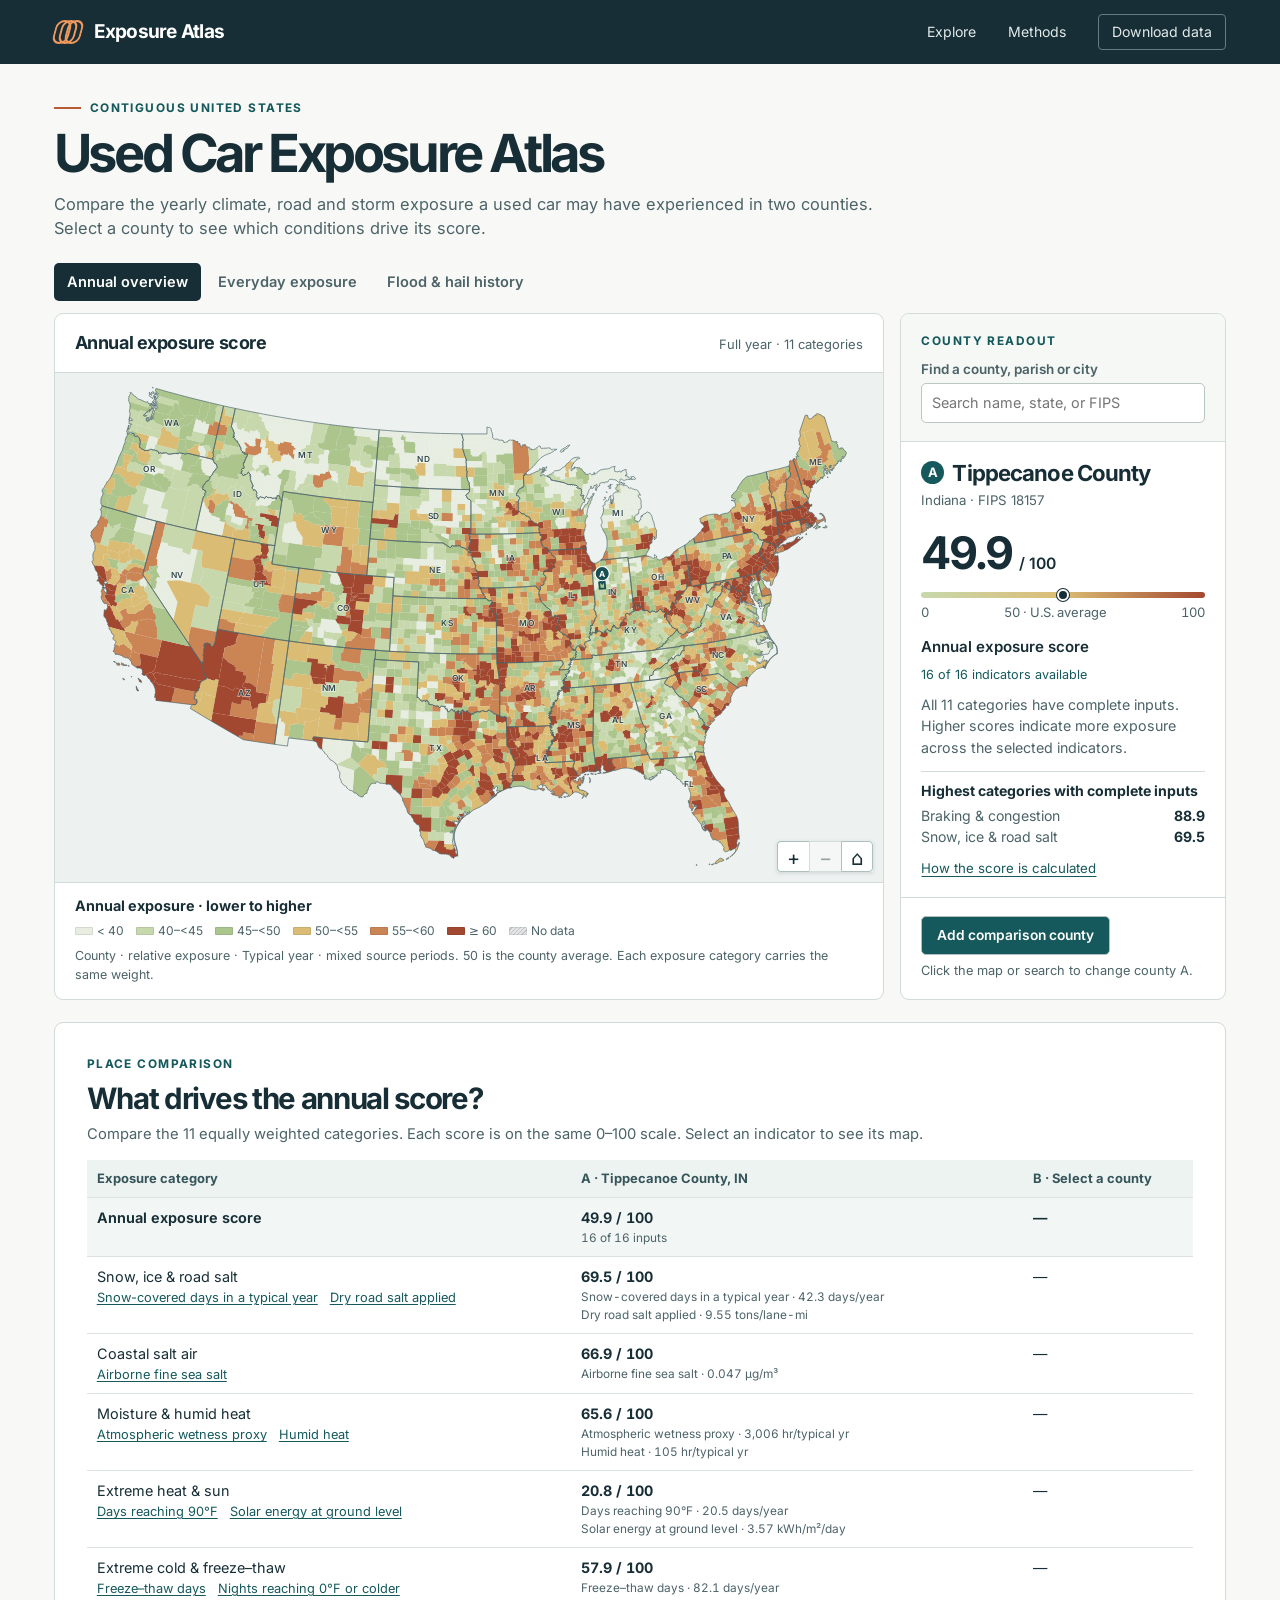
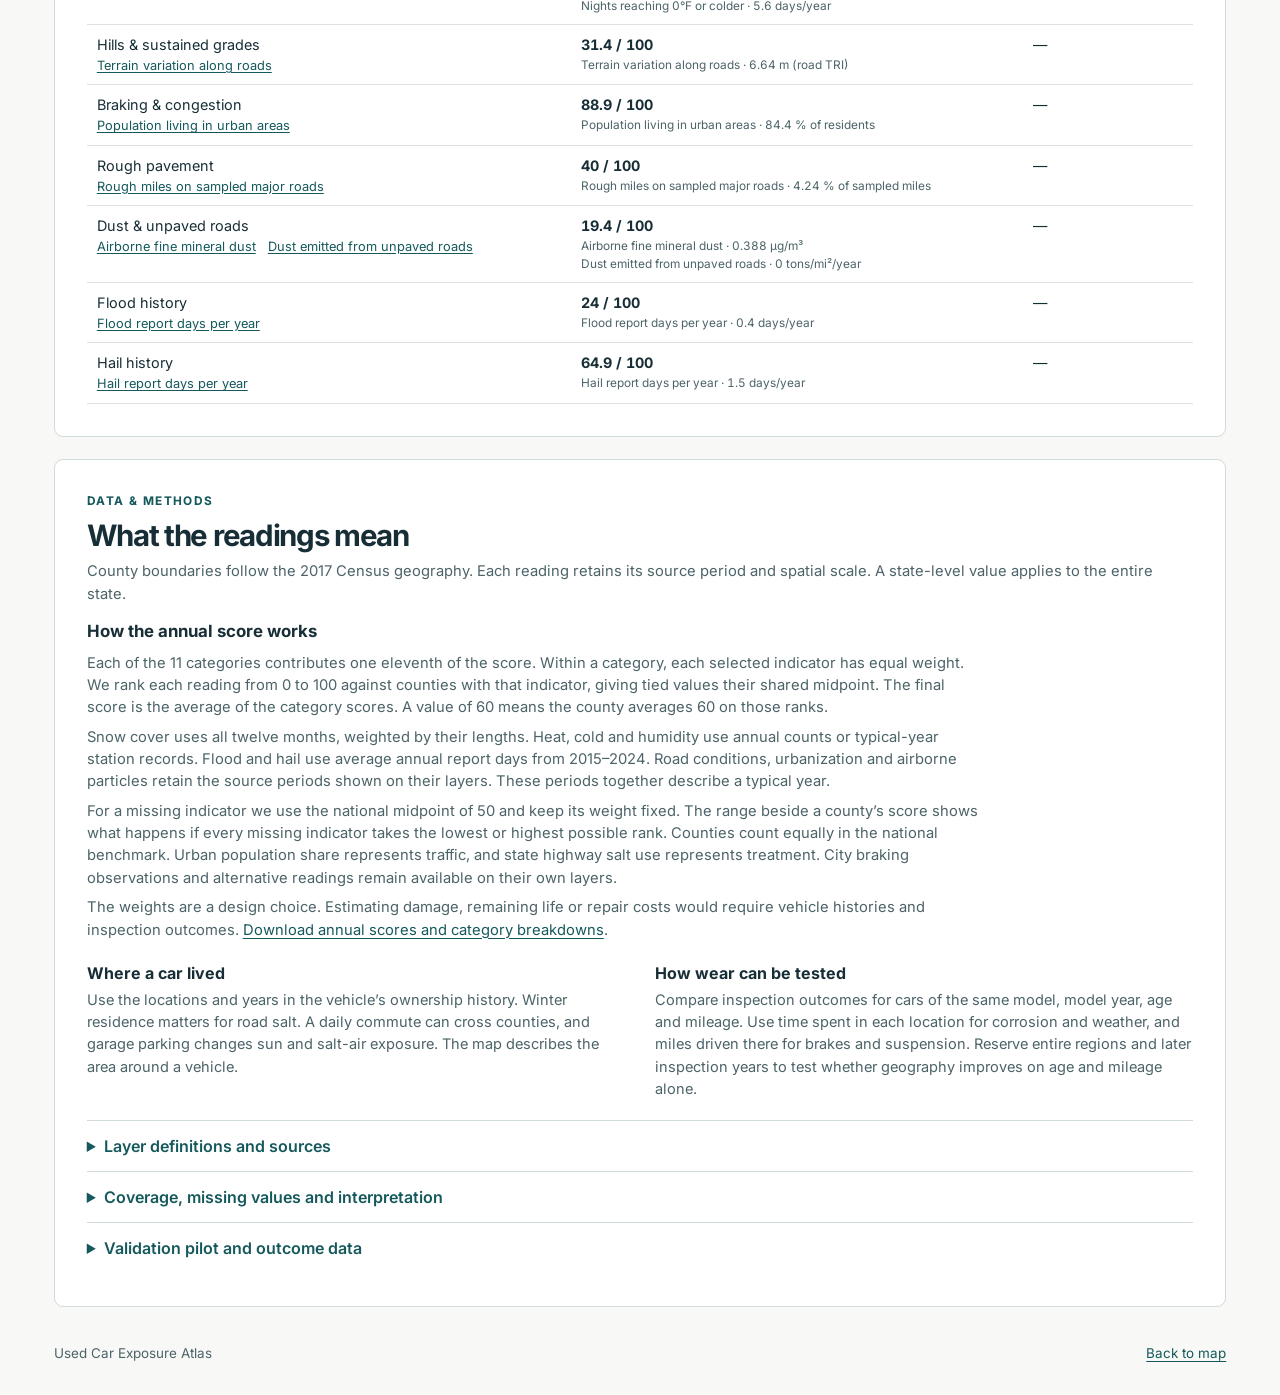
==== docs/index.html @ ed3a9c9f "Publish the Used Car Exposure Atlas and its annual county scores" ====
<!doctype html>
<html lang="en">
<head>
  <meta charset="utf-8"><meta name="viewport" content="width=device-width,initial-scale=1">
  <meta name="theme-color" content="#182d35"><title>Used Car Exposure Atlas</title>
  <link rel="stylesheet" href="atlas.css">
</head>
<body>
<header class="top"><div class="navinner">
  <a href="#explore" class="brand" aria-label="Exposure Atlas home"><span class="brandmark" aria-hidden="true"><i></i><i></i><i></i></span>Exposure Atlas</a>
  <nav aria-label="Sections"><a href="#explore">Explore</a><a href="#methods">Methods</a><a id="download" href="assets/research-data.zip" download>Download data</a></nav>
</div></header>
<main id="explore">
  <div class="intro"><div class="overline"><span class="line"></span>CONTIGUOUS UNITED STATES</div>
  <h1>Used Car Exposure Atlas</h1>
  <p>Compare the yearly climate, road and storm exposure a used car may have experienced in two counties. Select a county to see which conditions drive its score.</p></div>
  <div id="loading" role="status">Loading county data…</div>
  <section id="explorer" hidden>
    <div class="tabbar" role="group" aria-label="Map category"><button type="button" id="tabAnnual" aria-pressed="true">Annual overview</button><button type="button" id="tabExposure" aria-pressed="false">Everyday exposure</button><button type="button" id="tabEvents" aria-pressed="false">Flood &amp; hail history</button></div>
    <div class="columns"><section class="mapcard" aria-label="Interactive map">
      <div id="annualMapHead"><h2>Annual exposure score</h2><span>Full year · 11 categories</span></div>
      <div class="mapcontrols" id="layerControls"><label>Condition<select id="group"></select></label><label id="indicatorLabel">Map reading<select id="metric"></select></label><label id="monthLabel" hidden>Month<select id="month"></select></label></div>
      <div class="mapstage"><svg id="map" viewBox="0 0 990 605" role="img" aria-label="Contiguous United States county exposure map. Use the county search for keyboard selection.">
        <defs><pattern id="missing" width="5" height="5" patternUnits="userSpaceOnUse"><rect width="5" height="5" fill="#e3e6e5"/><path d="M-1 1L1 -1M0 5L5 0M4 6L6 4" stroke="#c0c6c6" stroke-width=".7"/></pattern></defs>
        <g id="countyPaths"></g><g id="statePaths" pointer-events="none"></g><g id="labels" pointer-events="none"></g><g id="points"></g><g id="selectionMarks" pointer-events="none"></g>
      </svg>
      <div class="maptools" aria-label="Map controls"><button id="zoomIn" aria-label="Zoom in">+</button><button id="zoomOut" aria-label="Zoom out">−</button><button id="reset" aria-label="Reset map view" title="Reset view">⌂</button></div><div id="tip" role="tooltip" hidden></div></div>
      <div class="legend"><div class="legendtitle" id="legendTitle"></div><div class="swatches" id="swatches"></div><p class="legendnote" id="legendNote"></p></div>
    </section>
    <aside class="detail">
      <div class="detailhead"><div class="overline">COUNTY READOUT</div><div class="pickers"><label for="finder">Find a county, parish or city</label><input id="finder" type="search" placeholder="Search name, state, or FIPS" autocomplete="off" aria-controls="matches"><div class="matches" id="matches" hidden></div></div></div>
      <div class="readingwrap" aria-live="polite"><div class="place"><span class="pin">A</span><h2 id="placeName"></h2></div><p id="placeState" class="muted"></p>
      <div class="reading"><strong id="number"></strong><span id="unit"></span></div>
      <div id="annualGauge" hidden aria-hidden="true"><div class="track"><i class="range"></i><i class="marker"></i></div><div class="axis"><span>0</span><span>50 · U.S. average</span><span>100</span></div></div>
      <div class="readingname" id="readingName"></div><div class="meta" id="meta"></div><p class="side-desc" id="sideDesc"></p><div id="annualDrivers" hidden></div><a id="datasource" target="_blank" rel="noopener">View data source</a></div>
      <div class="comparecontrol"><button id="compareBtn"></button><p id="compareHint"></p></div>
    </aside></div>
    <section id="compareSection" class="lower"><div class="sectionhead"><div><div class="overline">PLACE COMPARISON</div><h2 id="profileTitle">County profiles</h2></div><button id="swap" hidden>Swap A and B</button></div>
    <p class="sectiondesc" id="profileDesc">Compare the readings in their original units. Select a reading to display it on the map.</p>
    <div class="tablescroll"><table id="profile"></table></div></section>
    <section id="methods" class="lower"><div class="overline">DATA &amp; METHODS</div><h2>What the readings mean</h2>
    <p class="sectiondesc">County boundaries follow the 2017 Census geography. Each reading retains its source period and spatial scale. A state-level value applies to the entire state.</p>
    <div class="annual-method" id="annual-method"><h3>How the annual score works</h3>
    <p>Each of the 11 categories contributes one eleventh of the score. Within a category, each selected indicator has equal weight. We rank each reading from 0 to 100 against counties with that indicator, giving tied values their shared midpoint. The final score is the average of the category scores. A value of 60 means the county averages 60 on those ranks.</p>
    <p>Snow cover uses all twelve months, weighted by their lengths. Heat, cold and humidity use annual counts or typical-year station records. Flood and hail use average annual report days from 2015–2024. Road conditions, urbanization and airborne particles retain the source periods shown on their layers. These periods together describe a typical year.</p>
    <p>For a missing indicator we use the national midpoint of 50 and keep its weight fixed. The range beside a county’s score shows what happens if every missing indicator takes the lowest or highest possible rank. Counties count equally in the national benchmark. Urban population share represents traffic, and state highway salt use represents treatment. City braking observations and alternative readings remain available on their own layers.</p>
    <p>The weights are a design choice. Estimating damage, remaining life or repair costs would require vehicle histories and inspection outcomes. <a href="assets/annual-exposure.csv" download>Download annual scores and category breakdowns</a>.</p></div>
    <div class="methodgrid"><div><h3>Where a car lived</h3><p>Use the locations and years in the vehicle’s ownership history. Winter residence matters for road salt. A daily commute can cross counties, and garage parking changes sun and salt-air exposure. The map describes the area around a vehicle.</p></div>
    <div><h3>How wear can be tested</h3><p>Compare inspection outcomes for cars of the same model, model year, age and mileage. Use time spent in each location for corrosion and weather, and miles driven there for brakes and suspension. Reserve entire regions and later inspection years to test whether geography improves on age and mileage alone.</p></div></div>
    <details><summary>Layer definitions and sources</summary><div id="methodList"></div></details>
    <details><summary>Coverage, missing values and interpretation</summary><div class="detailtext" id="coverageText"></div></details>
    <details><summary>Validation pilot and outcome data</summary><div class="detailtext" id="validationText"></div></details>
    </section>
  </section>
</main><footer><div>Used Car Exposure Atlas</div><a href="#explore">Back to map</a></footer>
<script src="assets/geography.js"></script><script src="assets/readings.js"></script><script src="atlas.js"></script>
</body></html>
---- docs/atlas.css ----
@font-face{font-family:Inter;src:url('assets/inter.woff2') format('woff2');font-weight:100 900;font-display:swap}
:root{--ink:#172e36;--soft:#4c6368;--line:#d1dbd9;--teal:#15595c;--amber:#ac4b24;--paper:#f8f9f6;--white:#fff;--map:#edf2f1;--pad:clamp(16px,4.2vw,76px)}
*{box-sizing:border-box}html{scroll-behavior:smooth;scroll-padding-top:1rem}body{font:16px/1.52 Inter,system-ui,sans-serif;margin:0;color:var(--ink);background:var(--paper)}a{color:var(--teal);text-underline-offset:.2em}button,select,input{font:inherit;color:inherit}button,select{cursor:pointer}button:focus-visible,a:focus-visible,select:focus-visible,input:focus-visible{outline:3px solid #bc632b;outline-offset:3px}button:disabled{opacity:.4;cursor:auto}[hidden]{display:none!important}button{background:white;border:1px solid #afbfbd;border-radius:5px;padding:8px 15px}h1,h2,h3,p{margin:0}.top{background:#172e36;color:white}.navinner,main,footer{max-width:1550px;margin:auto;padding-inline:var(--pad)}.navinner{height:64px;display:flex;align-items:center;justify-content:space-between;gap:16px}.brand{font-weight:700;letter-spacing:-.04em;display:flex;align-items:center;gap:12px;font-size:19px;color:white;text-decoration:none}.brandmark{overflow:hidden;position:relative;width:28px;height:26px;display:inline-block;transform:skew(-15deg)}.brandmark i{border:2px solid #ef995d;position:absolute;inset:1px 6px;border-radius:8px}.brandmark i:nth-child(2){inset:1px 12px 1px 0}.brandmark i:nth-child(3){inset:1px 0 1px 12px}nav{display:flex;align-items:center;gap:clamp(12px,2.5vw,36px)}nav a{color:#e2eae9;text-decoration:none;font-size:.88rem}nav a:hover{text-decoration:underline}nav a:last-child{border:1px solid #677c80;padding:6px 13px;border-radius:4px}.intro{margin:35px 0 22px;max-width:920px}.overline{font-weight:720;font-size:.74rem;letter-spacing:.12em;color:var(--teal);display:flex;align-items:center;gap:9px}.line{width:27px;height:2px;background:#b45d34}.intro h1{font-size:clamp(38px,4.1vw,68px);letter-spacing:-.065em;line-height:1.08;margin:8px 0 10px}.intro p,.sectiondesc,.muted,.legendnote{color:var(--soft)}.intro p{font-size:1.02rem;max-width:865px}.tabbar{display:flex;gap:4px;margin:0 0 12px}.tabbar button{border:0;background:transparent;color:var(--soft);font-size:.91rem;font-weight:600;padding:8px 13px}.tabbar button[aria-pressed=true]{background:var(--ink);color:white}.columns{display:grid;grid-template-columns:minmax(0,2.55fr) minmax(270px,1fr);gap:16px;align-items:stretch}.mapcard,.detail,.lower{background:var(--white);border:1px solid var(--line);border-radius:9px}.mapcard{overflow:hidden;display:flex;flex-direction:column}.mapcontrols{display:grid;grid-template-columns:minmax(140px,1fr) minmax(140px,1fr);gap:16px;padding:14px 20px;border-bottom:1px solid var(--line)}label{font-size:.8rem;font-weight:620;color:var(--soft);display:block}select,input{background:white;border-radius:5px;border:1px solid #b9c7c5;width:100%;padding:8px 10px;margin-top:3px;color:var(--ink);font-size:.92rem;font-weight:500}select{appearance:none;padding-right:29px;background-image:url("data:image/svg+xml,%3Csvg xmlns='http://www.w3.org/2000/svg' width='13' height='8' viewBox='0 0 13 8'%3E%3Cpath d='m1 1 5.5 5.5L12 1' fill='none' stroke='%234c6368' stroke-width='1.5'/%3E%3C/svg%3E");background-repeat:no-repeat;background-position:right 9px center}.mapstage{position:relative;background:var(--map);overflow:hidden;flex:1;display:flex;align-items:center;min-height:240px}.mapstage svg{display:block;width:100%;height:auto;max-height:540px;aspect-ratio:990/605;touch-action:pan-y;user-select:none}.mapstage svg.zoomed{touch-action:none;cursor:grab}.maptools{position:absolute;bottom:10px;right:10px;display:flex;box-shadow:0 1px 4px #172e3626}.maptools button{padding:1px;width:32px;height:31px;font-size:20px;border-radius:0;border-right-width:0}.maptools button:first-child{border-radius:4px 0 0 4px}.maptools button:last-child{border-right-width:1px;border-radius:0 4px 4px 0}.maptools button:hover{background:#e7eeee}#tip{position:absolute;pointer-events:none;max-width:230px;background:#162e36ef;color:white;font-size:.79rem;border-radius:4px;padding:6px 9px;z-index:2}#countyPaths path{cursor:crosshair}#statePaths path{stroke:#476166;stroke-width:.65;fill:none;vector-effect:non-scaling-stroke}#labels text{fill:#33494b;font-size:10px;font-weight:600;text-anchor:middle;paint-order:stroke;stroke:#ffffffa3;stroke-width:1.8px;letter-spacing:.07em}.legend{padding:12px 20px 14px;border-top:1px solid var(--line)}.legendtitle{font-size:.9rem;font-weight:680}.swatches{display:flex;gap:5px 12px;flex-wrap:wrap;margin-top:5px}.swatch{display:flex;align-items:center;gap:4px;font-size:.75rem;color:var(--soft);white-space:nowrap}.chip{width:18px;height:8px;border-radius:1px;box-shadow:inset 0 0 0 1px #172e361a}.legendnote{font-size:.78rem;margin-top:6px}.detail{display:flex;flex-direction:column}.detailhead,.readingwrap,.comparecontrol{padding:18px 20px}.detailhead{border-bottom:1px solid var(--line);background:#f6f8f5;border-radius:9px 9px 0 0}.pickers{margin-top:9px;position:relative}.pickers label{font-size:.84rem}.pickers input{font-size:.9rem;font-weight:400}.matches{position:absolute;top:100%;left:0;right:0;max-height:280px;overflow:auto;background:white;box-shadow:0 3px 12px #223c4030;border:1px solid var(--line);z-index:5;border-radius:4px}.matches button{display:block;text-align:left;border:0;border-radius:0;width:100%;padding:8px 10px}.matches button:hover,.matches button:focus{background:#e5efed}.matches span{padding:8px 10px;display:block}.place{display:flex;gap:8px;align-items:center}.place h2{letter-spacing:-.04em;font-size:1.38rem;line-height:1.18}.pin{background:var(--teal);border-radius:100%;color:white;display:inline-flex;align-items:center;justify-content:center;width:23px;height:23px;font-weight:700;font-size:13px;flex-shrink:0}.pin.b{background:#a7502e}.muted{font-size:.83rem;margin-top:4px}.reading{display:flex;align-items:baseline;flex-wrap:wrap;gap:8px;margin-top:18px}.reading strong{font-size:clamp(2.35rem,3.5vw,3.7rem);letter-spacing:-.065em;line-height:1.12}.reading span{font-size:.98rem;font-weight:600}.readingname{font-weight:600;font-size:.94rem;margin-top:4px}.meta{font-size:.79rem;color:var(--teal);margin-top:6px}.side-desc{font-size:.89rem;color:var(--soft);margin-top:10px}#datasource{display:inline-block;margin-top:7px;font-size:.83rem}.comparecontrol{border-top:1px solid var(--line);margin-top:auto}.comparecontrol button{background:var(--teal);color:white;font-weight:600;font-size:.86rem}.comparecontrol p{color:var(--soft);font-size:.8rem;margin-top:6px}.lower{margin:22px 0;padding:clamp(18px,2.5vw,36px)}.lower h2{font-size:clamp(25px,2.3vw,34px);letter-spacing:-.045em;margin:3px 0}.sectionhead{display:flex;align-items:center;justify-content:space-between;gap:10px}.sectiondesc{font-size:.92rem;margin-bottom:14px}.tablescroll{overflow:auto}table{width:100%;border-collapse:collapse;text-align:left;font-size:.9rem}th,td{padding:9px 10px;border-bottom:1px solid #dbe2e1;vertical-align:top}th{background:#edf3f1;font-size:.81rem;color:#36555b}th:first-child,td:first-child{padding-left:10px}td:nth-child(n+2){font-variant-numeric:tabular-nums}td button{padding:0;background:none;border:0;text-align:left;color:var(--teal);font-size:.91rem}td button:hover{text-decoration:underline}.tblsmall{font-size:.74rem;color:var(--soft)}.methodgrid{display:grid;grid-template-columns:1fr 1fr;gap:30px;margin:20px 0}.methodgrid h3,.detailtext h3,#methodList h3{font-size:1rem;color:var(--ink);margin:0 0 4px}.methodgrid p,.detailtext,#methodList p{color:var(--soft);font-size:.91rem}.lower details{border-top:1px solid var(--line);padding:13px 0}.lower summary{color:var(--teal);font-weight:600;cursor:pointer}.detailtext,#methodList article{margin:10px 0 0}.detailtext p{margin:6px 0}.detailtext ul{padding-left:20px}.detailtext li{margin-bottom:4px}#methodList article{padding:8px 0}footer{display:flex;justify-content:space-between;font-size:.84rem;color:var(--soft);padding-block:14px 32px}#loading{padding:35px}
@media(max-width:860px){.columns{grid-template-columns:minmax(0,1.8fr) minmax(230px,1fr)}.mapcontrols{gap:7px;padding:12px}.mapcontrols select{font-size:.84rem}.detailhead,.readingwrap,.comparecontrol{padding:13px 15px}}
@media(max-width:700px){.navinner{height:55px}.brand{font-size:16px;gap:6px}nav{gap:12px}nav a{font-size:.78rem}nav a:last-child{padding:4px 6px}.intro{margin:24px 0 16px}.columns{grid-template-columns:1fr}.mapstage{min-height:0}.mapcontrols{grid-template-columns:1fr 1fr}.detail{display:grid;grid-template-columns:1fr 1.25fr}.detailhead{border:0;border-radius:9px 0 0 0}.comparecontrol{grid-column:1/-1;width:100%;margin:0}.reading{margin-top:7px}.legend{padding:10px 12px}.methodgrid{grid-template-columns:1fr;gap:15px}.swatches{gap:3px 9px}.maptools{right:3px;bottom:3px}.maptools button{height:25px;width:25px;font-size:17px}.sectiondesc{font-size:.87rem}.tabbar{margin-bottom:8px}.lower{margin:16px 0}.pickers input{font-size:16px}.detailtext a{overflow-wrap:anywhere}}
@media(max-width:420px){.navinner{padding-inline:10px}.brandmark{width:23px}nav{gap:8px}.detail{display:flex}.intro p{font-size:.93rem}.readingwrap{padding-top:13px}.overline{font-size:.7rem}.tabbar button{font-size:.85rem;padding:7px 10px}.mapcontrols{grid-template-columns:1fr}.mapcontrols label{display:grid;grid-template-columns:83px 1fr;align-items:center}.mapcontrols select{margin:0}.legendnote{line-height:1.35}#labels text{font-size:12px}}
@media(prefers-reduced-motion:reduce){html{scroll-behavior:auto}}
.mapcontrols:has(#monthLabel:not([hidden])){grid-template-columns:minmax(0,1.1fr) minmax(0,1.1fr) minmax(98px,.58fr)}
@media(max-width:700px){.mapcontrols:has(#monthLabel:not([hidden])){grid-template-columns:1fr 1fr}#monthLabel{grid-column:1/-1;display:flex;align-items:center;gap:12px}#monthLabel select{width:auto;min-width:130px}}
@media(max-width:420px){.mapcontrols:has(#monthLabel:not([hidden])){grid-template-columns:1fr}#monthLabel{display:grid}#monthLabel select{width:100%}}

#annualMapHead{display:flex;align-items:baseline;justify-content:space-between;flex-wrap:wrap;gap:4px 16px;padding:15px 20px;border-bottom:1px solid var(--line)}
#annualMapHead h2{font-size:1.12rem;letter-spacing:-.025em}
#annualMapHead span,.axis{font-size:.81rem;color:var(--soft)}
.tabbar{flex-wrap:wrap}
#annualGauge{margin:14px 0 13px}
.track{height:6px;position:relative;background:linear-gradient(to right,#c8d8ad,#dbbc74 50%,#a34830);border-radius:4px}
.track::after{content:"";position:absolute;left:50%;height:12px;top:-3px;border-left:1px solid #435257}
.track .marker{position:absolute;top:50%;transform:translate(-50%,-50%);width:12px;height:12px;border:2px solid white;background:var(--ink);border-radius:50%;box-shadow:0 0 0 1px var(--ink);z-index:1}
.track .range{position:absolute;height:4px;background:var(--ink);top:1px}
.axis,#annualDrivers div{display:flex;align-items:baseline;justify-content:space-between;gap:10px}
.axis{margin-top:5px;font-variant-numeric:tabular-nums}
#annualDrivers{margin:12px 0 3px;border-top:1px solid var(--line);padding-top:8px;font-size:.88rem}
#annualDrivers strong{display:block;margin-bottom:4px}
#annualDrivers div{color:var(--soft)}
#annualDrivers b,.overallScore{font-variant-numeric:tabular-nums;color:var(--ink)}
.totalRow{background:#f2f6f4;font-weight:650}
.totalRow .tblsmall{font-weight:400}
.inputLinks{display:flex;flex-wrap:wrap;gap:2px 12px}
.inputLinks button{font-size:.8rem;text-decoration:underline;text-underline-offset:.16em}
.annual-method{max-width:90ch;scroll-margin-top:30px}
.annual-method h3{font-size:1.05rem}
.annual-method p{font-size:.92rem;color:var(--soft);margin-top:7px}
@media(max-width:700px){#annualMapHead{padding:10px 12px}.tabbar button{padding:7px 8px}.inputLinks{min-width:8rem}}
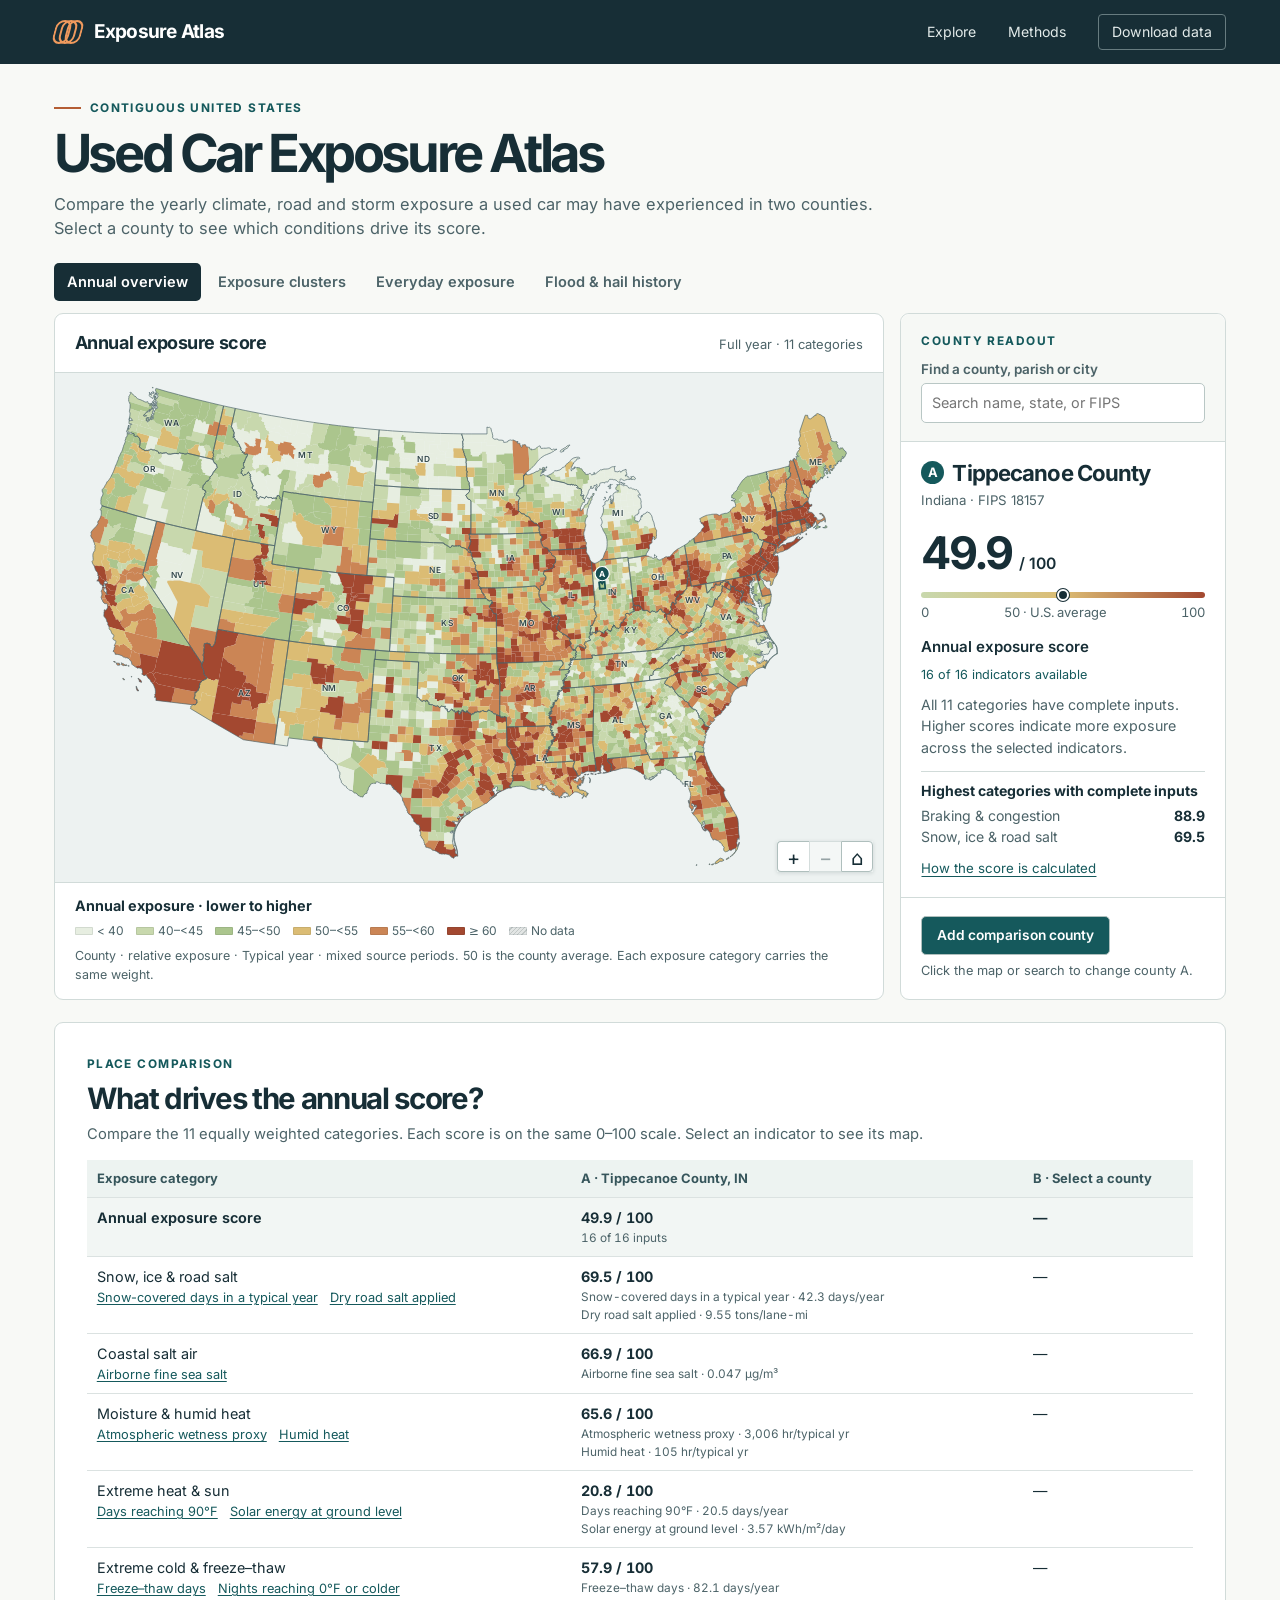
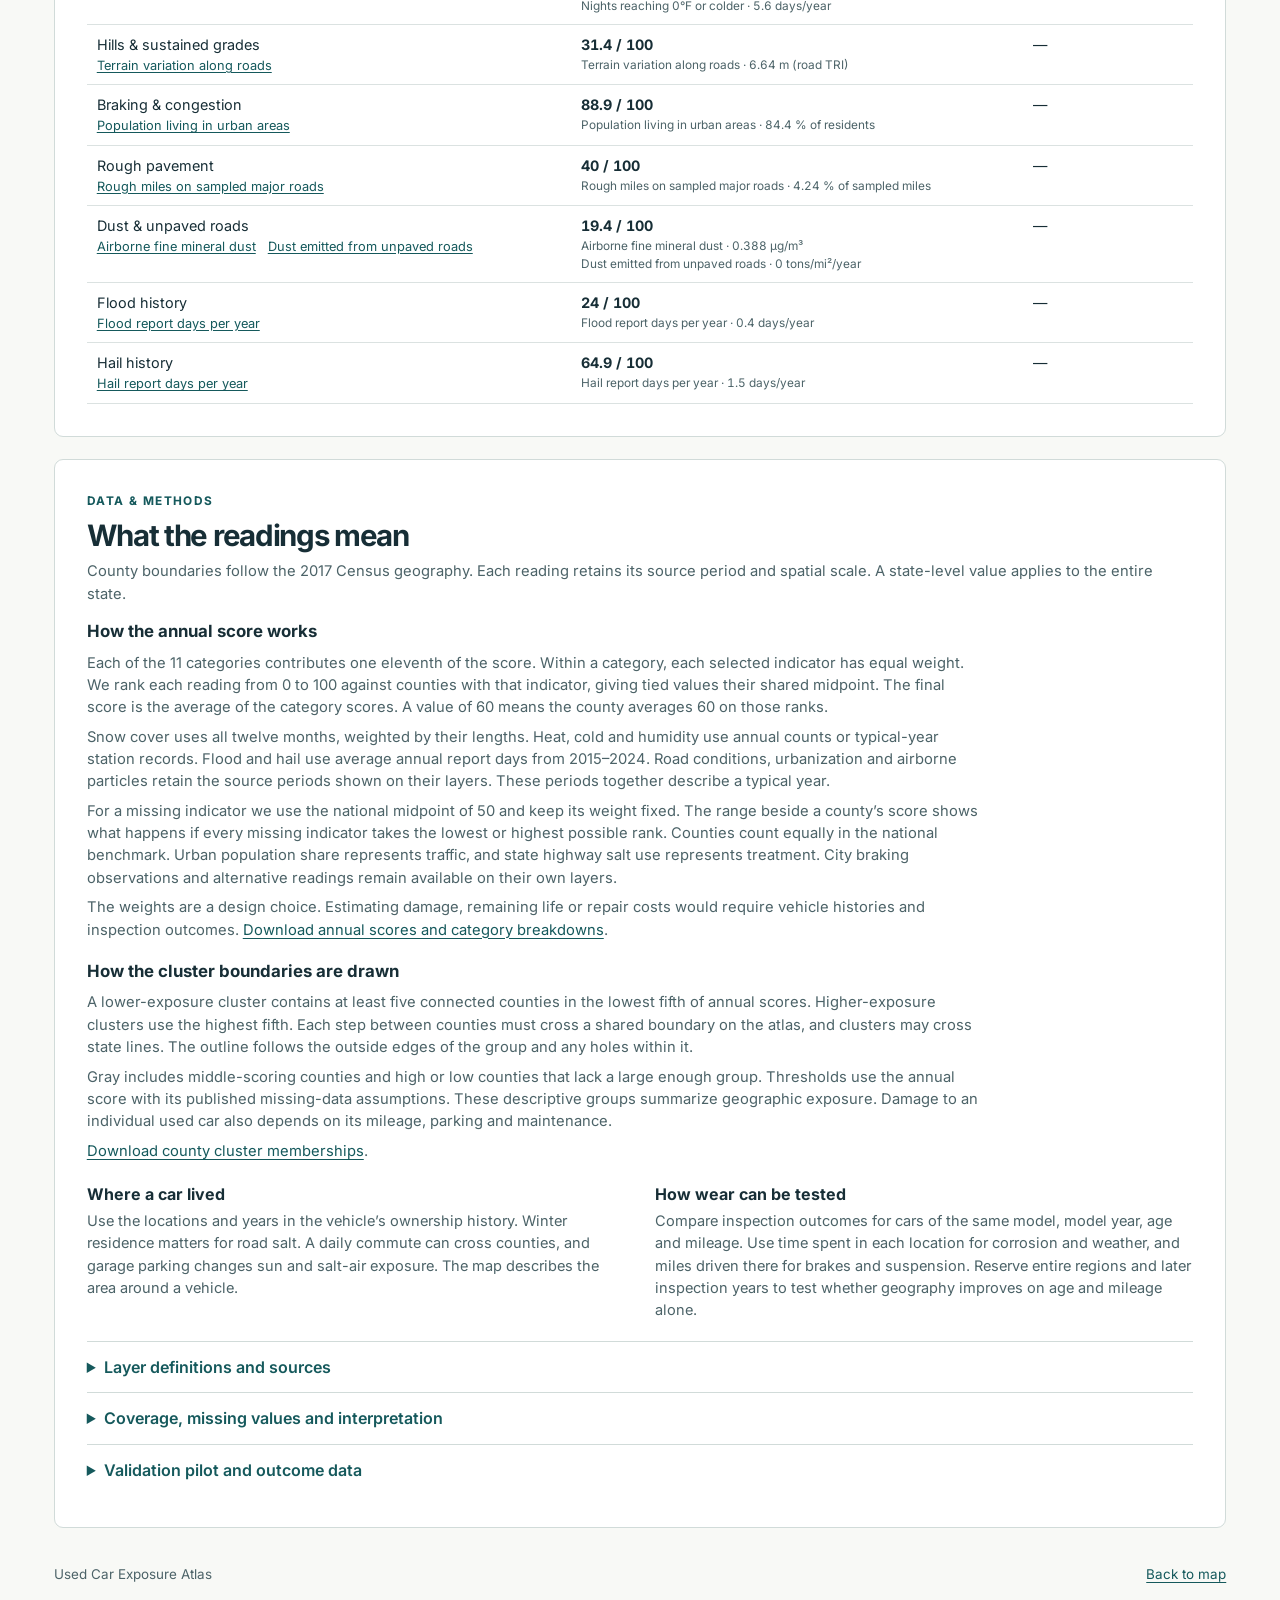
==== commit 57386c07: "Outline regional clusters of lower and higher annual exposure" ====
--- a/docs/index.html
+++ b/docs/index.html
@@ -3,7 +3,7 @@
 <head>
   <meta charset="utf-8"><meta name="viewport" content="width=device-width,initial-scale=1">
   <meta name="theme-color" content="#182d35"><title>Used Car Exposure Atlas</title>
-  <link rel="stylesheet" href="atlas.css">
+  <link rel="stylesheet" href="atlas.css?v=2">
 </head>
 <body>
 <header class="top"><div class="navinner">
@@ -16,13 +16,14 @@
   <p>Compare the yearly climate, road and storm exposure a used car may have experienced in two counties. Select a county to see which conditions drive its score.</p></div>
   <div id="loading" role="status">Loading county data…</div>
   <section id="explorer" hidden>
-    <div class="tabbar" role="group" aria-label="Map category"><button type="button" id="tabAnnual" aria-pressed="true">Annual overview</button><button type="button" id="tabExposure" aria-pressed="false">Everyday exposure</button><button type="button" id="tabEvents" aria-pressed="false">Flood &amp; hail history</button></div>
+    <div class="tabbar" role="group" aria-label="Map category"><button type="button" id="tabAnnual" aria-pressed="true">Annual overview</button><button type="button" id="tabClusters" aria-pressed="false">Exposure clusters</button><button type="button" id="tabExposure" aria-pressed="false">Everyday exposure</button><button type="button" id="tabEvents" aria-pressed="false">Flood &amp; hail history</button></div>
     <div class="columns"><section class="mapcard" aria-label="Interactive map">
       <div id="annualMapHead"><h2>Annual exposure score</h2><span>Full year · 11 categories</span></div>
+      <div id="clusterMapHead" hidden><div><h2>Regional exposure clusters</h2><p id="clusterCounts"></p></div><label>Zoom to a cluster<select id="clusterFinder"></select></label></div>
       <div class="mapcontrols" id="layerControls"><label>Condition<select id="group"></select></label><label id="indicatorLabel">Map reading<select id="metric"></select></label><label id="monthLabel" hidden>Month<select id="month"></select></label></div>
       <div class="mapstage"><svg id="map" viewBox="0 0 990 605" role="img" aria-label="Contiguous United States county exposure map. Use the county search for keyboard selection.">
         <defs><pattern id="missing" width="5" height="5" patternUnits="userSpaceOnUse"><rect width="5" height="5" fill="#e3e6e5"/><path d="M-1 1L1 -1M0 5L5 0M4 6L6 4" stroke="#c0c6c6" stroke-width=".7"/></pattern></defs>
-        <g id="countyPaths"></g><g id="statePaths" pointer-events="none"></g><g id="labels" pointer-events="none"></g><g id="points"></g><g id="selectionMarks" pointer-events="none"></g>
+        <g id="countyPaths"></g><g id="statePaths" pointer-events="none"></g><g id="clusterOutlines" pointer-events="none"></g><g id="labels" pointer-events="none"></g><g id="points"></g><g id="selectionMarks" pointer-events="none"></g>
       </svg>
       <div class="maptools" aria-label="Map controls"><button id="zoomIn" aria-label="Zoom in">+</button><button id="zoomOut" aria-label="Zoom out">−</button><button id="reset" aria-label="Reset map view" title="Reset view">⌂</button></div><div id="tip" role="tooltip" hidden></div></div>
       <div class="legend"><div class="legendtitle" id="legendTitle"></div><div class="swatches" id="swatches"></div><p class="legendnote" id="legendNote"></p></div>
@@ -30,6 +31,7 @@
     <aside class="detail">
       <div class="detailhead"><div class="overline">COUNTY READOUT</div><div class="pickers"><label for="finder">Find a county, parish or city</label><input id="finder" type="search" placeholder="Search name, state, or FIPS" autocomplete="off" aria-controls="matches"><div class="matches" id="matches" hidden></div></div></div>
       <div class="readingwrap" aria-live="polite"><div class="place"><span class="pin">A</span><h2 id="placeName"></h2></div><p id="placeState" class="muted"></p>
+      <div id="clusterMembership" hidden></div>
       <div class="reading"><strong id="number"></strong><span id="unit"></span></div>
       <div id="annualGauge" hidden aria-hidden="true"><div class="track"><i class="range"></i><i class="marker"></i></div><div class="axis"><span>0</span><span>50 · U.S. average</span><span>100</span></div></div>
       <div class="readingname" id="readingName"></div><div class="meta" id="meta"></div><p class="side-desc" id="sideDesc"></p><div id="annualDrivers" hidden></div><a id="datasource" target="_blank" rel="noopener">View data source</a></div>
@@ -45,6 +47,10 @@
     <p>Snow cover uses all twelve months, weighted by their lengths. Heat, cold and humidity use annual counts or typical-year station records. Flood and hail use average annual report days from 2015–2024. Road conditions, urbanization and airborne particles retain the source periods shown on their layers. These periods together describe a typical year.</p>
     <p>For a missing indicator we use the national midpoint of 50 and keep its weight fixed. The range beside a county’s score shows what happens if every missing indicator takes the lowest or highest possible rank. Counties count equally in the national benchmark. Urban population share represents traffic, and state highway salt use represents treatment. City braking observations and alternative readings remain available on their own layers.</p>
     <p>The weights are a design choice. Estimating damage, remaining life or repair costs would require vehicle histories and inspection outcomes. <a href="assets/annual-exposure.csv" download>Download annual scores and category breakdowns</a>.</p></div>
+    <div class="annual-method cluster-method" id="cluster-method"><h3>How the cluster boundaries are drawn</h3>
+    <p>A lower-exposure cluster contains at least five connected counties in the lowest fifth of annual scores. Higher-exposure clusters use the highest fifth. Each step between counties must cross a shared boundary on the atlas, and clusters may cross state lines. The outline follows the outside edges of the group and any holes within it.</p>
+    <p>Gray includes middle-scoring counties and high or low counties that lack a large enough group. Thresholds use the annual score with its published missing-data assumptions. These descriptive groups summarize geographic exposure. Damage to an individual used car also depends on its mileage, parking and maintenance.</p>
+    <p><a href="assets/exposure-clusters.csv" download>Download county cluster memberships</a>.</p></div>
     <div class="methodgrid"><div><h3>Where a car lived</h3><p>Use the locations and years in the vehicle’s ownership history. Winter residence matters for road salt. A daily commute can cross counties, and garage parking changes sun and salt-air exposure. The map describes the area around a vehicle.</p></div>
     <div><h3>How wear can be tested</h3><p>Compare inspection outcomes for cars of the same model, model year, age and mileage. Use time spent in each location for corrosion and weather, and miles driven there for brakes and suspension. Reserve entire regions and later inspection years to test whether geography improves on age and mileage alone.</p></div></div>
     <details><summary>Layer definitions and sources</summary><div id="methodList"></div></details>
@@ -53,5 +59,5 @@
     </section>
   </section>
 </main><footer><div>Used Car Exposure Atlas</div><a href="#explore">Back to map</a></footer>
-<script src="assets/geography.js"></script><script src="assets/readings.js"></script><script src="atlas.js"></script>
+<script src="assets/geography.js"></script><script src="assets/readings.js"></script><script src="assets/clusters.js"></script><script src="atlas.js?v=2"></script>
 </body></html>
--- a/docs/atlas.css
+++ b/docs/atlas.css
@@ -32,3 +32,17 @@
 .annual-method h3{font-size:1.05rem}
 .annual-method p{font-size:.92rem;color:var(--soft);margin-top:7px}
 @media(max-width:700px){#annualMapHead{padding:10px 12px}.tabbar button{padding:7px 8px}.inputLinks{min-width:8rem}}
+
+#clusterMapHead{display:flex;justify-content:space-between;align-items:center;flex-wrap:wrap;gap:7px 18px;padding:12px 20px;border-bottom:1px solid var(--line)}
+#clusterMapHead h2{font-size:1.12rem;letter-spacing:-.025em}
+#clusterMapHead p{font-size:.84rem;color:var(--soft)}
+#clusterMapHead select{max-width:100%;margin-top:1px}
+#clusterMapHead label{max-width:100%}
+#clusterOutlines path{fill:none;stroke-width:1.25;stroke-linecap:round;stroke-linejoin:round;vector-effect:non-scaling-stroke}
+.chip.clusterChip{height:12px;border:1.5px solid;box-sizing:border-box}
+#clusterMembership{margin-top:12px;padding:8px 11px;border-left:3px solid #8d9c96;background:#f1f4f2;font-size:.85rem}
+#clusterMembership.low{background:#eaf5f0;border-color:#145e52}
+#clusterMembership.high{background:#fcf0ea;border-color:#923d2c}
+#clusterMembership span{display:block;margin-top:2px;color:var(--soft)}
+.cluster-method{margin-top:18px}
+@media(max-width:700px){#clusterMapHead{padding:11px 13px}#clusterMapHead select{font-size:.85rem}}
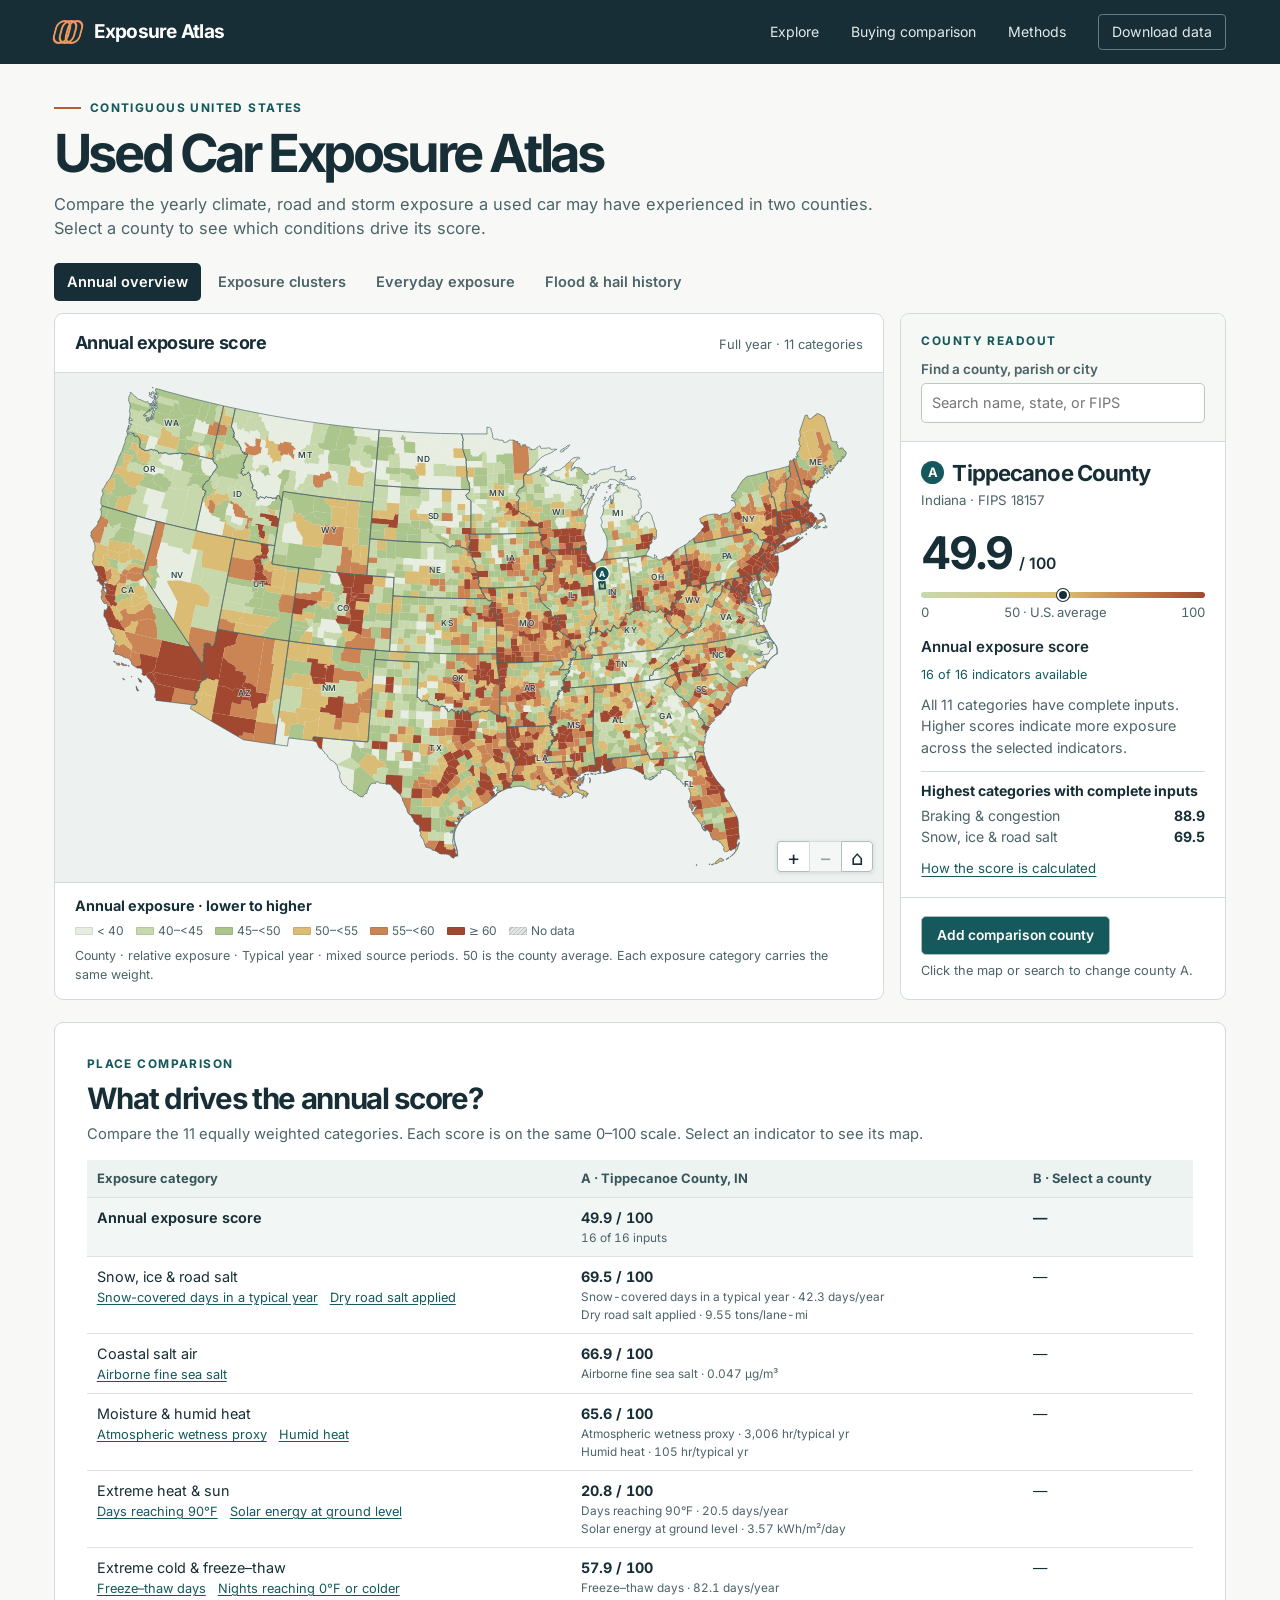
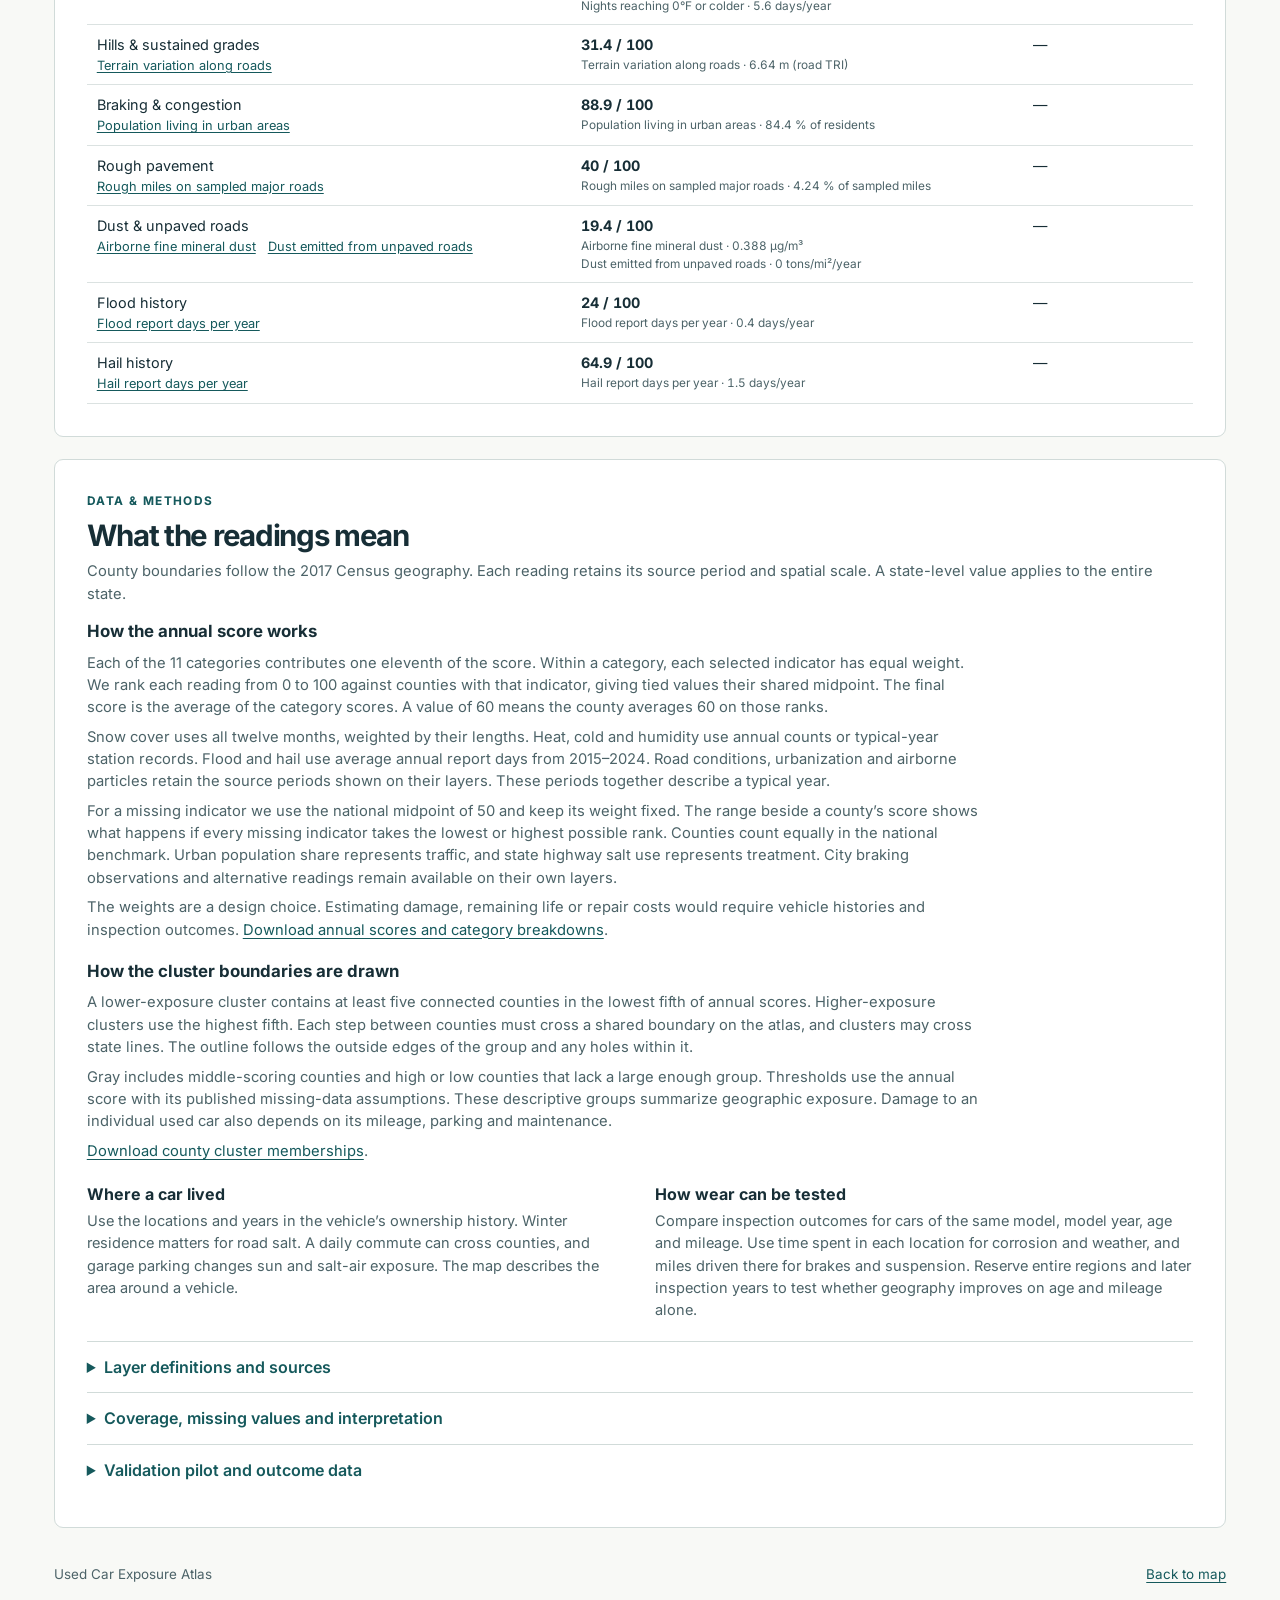
==== commit fdac9312: "Add nearby used-car shopping routes and a tax-inclusive quote comparison" ====
--- a/docs/index.html
+++ b/docs/index.html
@@ -8,7 +8,7 @@
 <body>
 <header class="top"><div class="navinner">
   <a href="#explore" class="brand" aria-label="Exposure Atlas home"><span class="brandmark" aria-hidden="true"><i></i><i></i><i></i></span>Exposure Atlas</a>
-  <nav aria-label="Sections"><a href="#explore">Explore</a><a href="#methods">Methods</a><a id="download" href="assets/research-data.zip" download>Download data</a></nav>
+  <nav aria-label="Sections"><a href="#explore">Explore</a><a href="buy.html">Buying comparison</a><a href="#methods">Methods</a><a id="download" href="assets/research-data.zip" download>Download data</a></nav>
 </div></header>
 <main id="explore">
   <div class="intro"><div class="overline"><span class="line"></span>CONTIGUOUS UNITED STATES</div>
